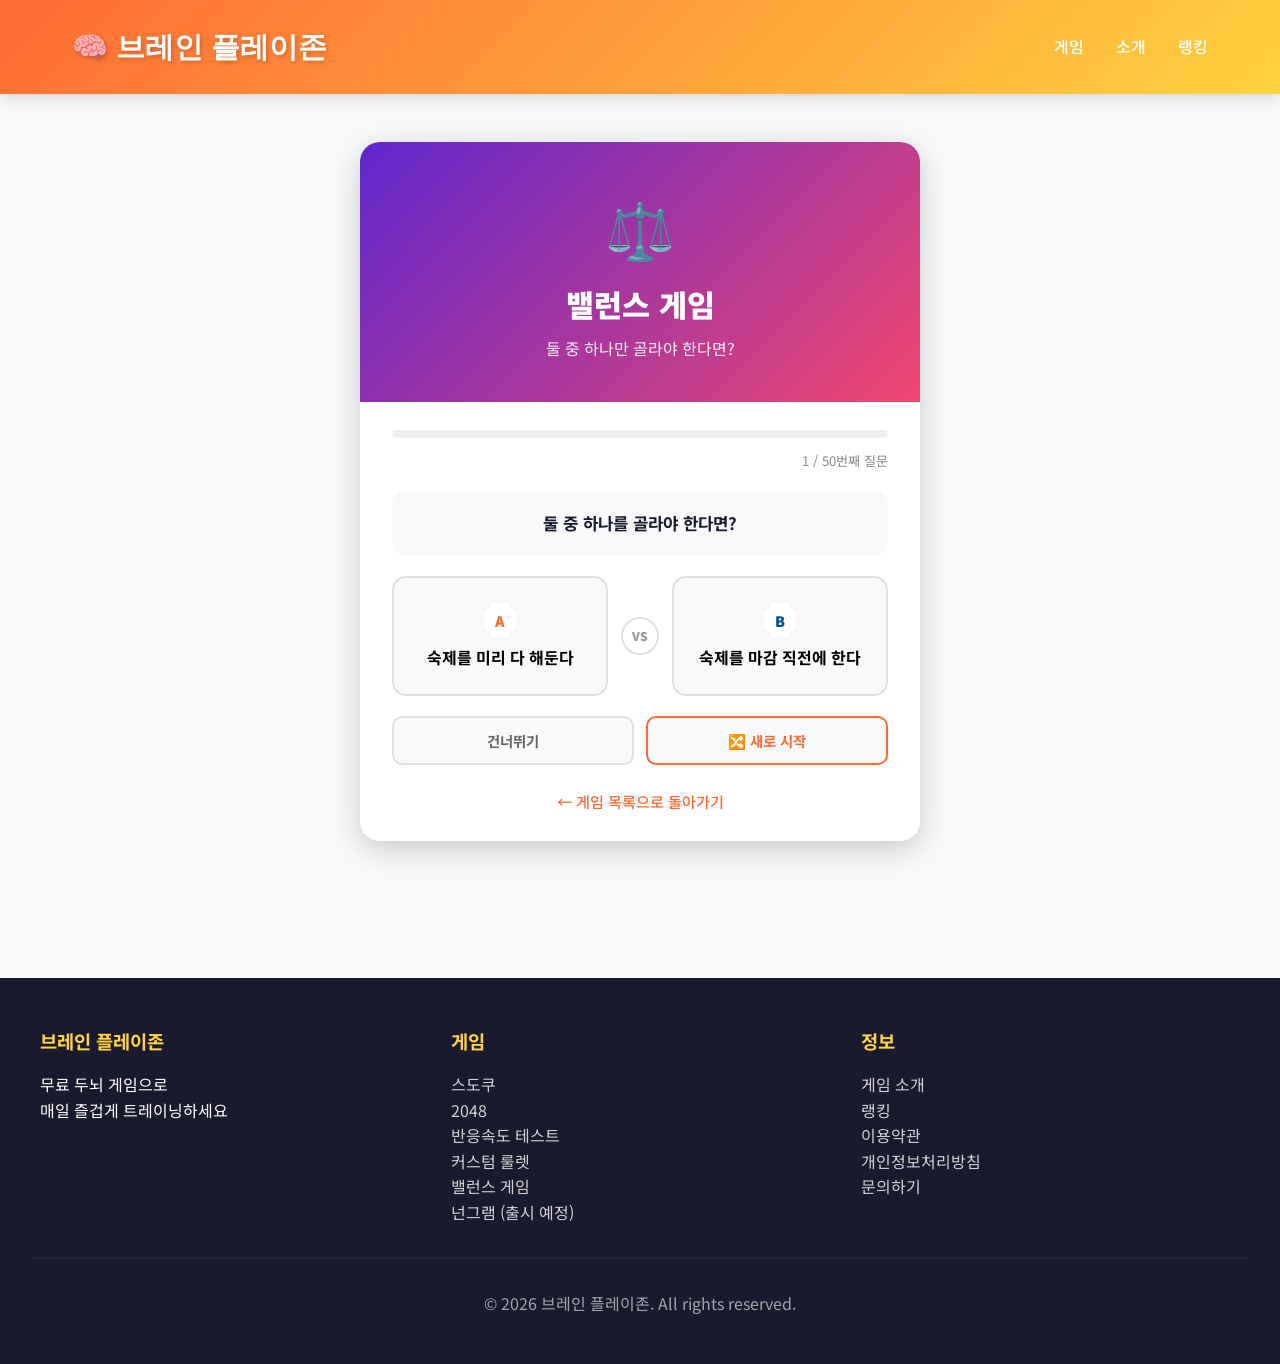
==== balance-game.html @ 6f34f005 "feat: 신규 게임 3종 추가 및 Cloudflare Pages 배포 설정 - reaction-test.html: 반응속도 테스트 게임 추가 - roulette.html: 커스텀" ====
<!DOCTYPE html>
<html lang="ko">

<head>
    <meta charset="UTF-8" />
    <title>밸런스 게임 - 브레인 플레이존</title>
    <meta name="viewport" content="width=device-width, initial-scale=1.0" />
    <meta name="description" content="500가지 밸런스 게임 질문! A와 B 중 하나를 선택하세요. 매번 다른 질문이 랜덤으로 나와요.">
    <meta name="keywords" content="밸런스 게임, 이거 아니면 저거, 선택 게임, 두뇌 게임, 무료 게임">
    <link rel="preconnect" href="https://fonts.googleapis.com">
    <link rel="preconnect" href="https://fonts.gstatic.com" crossorigin>
    <link href="https://fonts.googleapis.com/css2?family=Noto+Sans+KR:wght@400;500;700;900&family=Righteous&display=swap" rel="stylesheet">
    <!-- Google Tag Manager -->
    <script>(function (w, d, s, l, i) {
            w[l] = w[l] || []; w[l].push({
                'gtm.start':
                    new Date().getTime(), event: 'gtm.js'
            }); var f = d.getElementsByTagName(s)[0],
                j = d.createElement(s), dl = l != 'dataLayer' ? '&l=' + l : ''; j.async = true; j.src =
                    'https://www.googletagmanager.com/gtm.js?id=' + i + dl; f.parentNode.insertBefore(j, f);
        })(window, document, 'script', 'dataLayer', 'GTM-WGSGCQ49');</script>
    <!-- End Google Tag Manager -->
    <link rel="stylesheet" href="css/styles.css">
    <link rel="stylesheet" href="css/balance-game.css">
</head>

<body>
    <!-- Google Tag Manager (noscript) -->
    <noscript><iframe src="https://www.googletagmanager.com/ns.html?id=GTM-WGSGCQ49" height="0" width="0"
            style="display:none;visibility:hidden"></iframe></noscript>
    <!-- End Google Tag Manager (noscript) -->

    <!-- 헤더 -->
    <header>
        <nav>
            <a href="index.html" class="logo">🧠 브레인 플레이존</a>
            <ul class="nav-links">
                <li><a href="index.html#games">게임</a></li>
                <li><a href="guide.html">소개</a></li>
                <li><a href="index.html#ranking">랭킹</a></li>
            </ul>
        </nav>
    </header>

    <!-- 게임 영역 -->
    <main class="balance-main">
        <div class="balance-card">
            <div class="balance-header">
                <div class="game-icon">⚖️</div>
                <h1 class="game-title">밸런스 게임</h1>
                <p class="game-subtitle">둘 중 하나만 골라야 한다면?</p>
            </div>

            <div class="balance-body">

                <!-- 진행 상태 -->
                <div class="progress-bar-wrap">
                    <div class="progress-bar" id="progressBar"></div>
                </div>
                <div class="progress-text">
                    <span id="currentNum">1</span> / <span id="totalNum">500</span>번째 질문
                </div>

                <!-- 질문 카드 -->
                <div class="question-area" id="questionArea">
                    <div class="question-text" id="questionText">둘 중 하나를 선택하세요!</div>
                </div>

                <!-- 선택 버튼 -->
                <div class="choice-wrap">
                    <button class="choice-btn choice-a" id="btnA" onclick="choose('a')">
                        <span class="choice-label">A</span>
                        <span class="choice-text" id="textA"></span>
                    </button>

                    <div class="vs-badge">VS</div>

                    <button class="choice-btn choice-b" id="btnB" onclick="choose('b')">
                        <span class="choice-label">B</span>
                        <span class="choice-text" id="textB"></span>
                    </button>
                </div>

                <!-- 결과 / 다음 -->
                <div class="result-area" id="resultArea" style="display:none;">
                    <div class="result-message" id="resultMessage"></div>
                    <button class="btn-next" id="btnNext" onclick="nextQuestion()">다음 질문 →</button>
                </div>

                <!-- 액션 버튼 -->
                <div class="action-row">
                    <button class="btn-skip" onclick="skipQuestion()">건너뛰기</button>
                    <button class="btn-restart" onclick="restartGame()">🔀 새로 시작</button>
                </div>

                <a href="index.html" class="back-link">← 게임 목록으로 돌아가기</a>
            </div>
        </div>
    </main>

    <!-- 푸터 -->
    <footer>
        <div class="footer-content">
            <div class="footer-section">
                <h3>브레인 플레이존</h3>
                <p>무료 두뇌 게임으로<br>매일 즐겁게 트레이닝하세요</p>
            </div>
            <div class="footer-section">
                <h3>게임</h3>
                <ul>
                    <li><a href="index.html#games">스도쿠</a></li>
                    <li><a href="index.html#games">2048</a></li>
                    <li><a href="reaction-test.html">반응속도 테스트</a></li>
                    <li><a href="roulette.html">커스텀 룰렛</a></li>
                    <li><a href="balance-game.html">밸런스 게임</a></li>
                    <li><a href="#">넌그램 (출시 예정)</a></li>
                </ul>
            </div>
            <div class="footer-section">
                <h3>정보</h3>
                <ul>
                    <li><a href="guide.html">게임 소개</a></li>
                    <li><a href="index.html#ranking">랭킹</a></li>
                    <li><a href="terms.html">이용약관</a></li>
                    <li><a href="privacy.html">개인정보처리방침</a></li>
                    <li><a href="https://open.kakao.com/o/sORt2goi">문의하기</a></li>
                </ul>
            </div>
        </div>
        <div class="copyright">
            © 2026 브레인 플레이존. All rights reserved.
        </div>
    </footer>

    <!-- 질문 데이터 import -->
    <script src="js/balance-questions.js"></script>
    <script>
        let queue = [];
        let currentIndex = 0;
        let answered = false;

        const SESSION_SIZE = 50;

        function initGame() {
            queue = shuffleQuestions(BALANCE_QUESTIONS).slice(0, SESSION_SIZE);
            currentIndex = 0;
            answered = false;
            document.getElementById("totalNum").textContent = SESSION_SIZE;
            loadQuestion();
        }

        function loadQuestion() {
            const q = queue[currentIndex];
            answered = false;

            document.getElementById("currentNum").textContent = currentIndex + 1;
            document.getElementById("questionText").textContent = "둘 중 하나를 골라야 한다면?";
            document.getElementById("textA").textContent = q.a;
            document.getElementById("textB").textContent = q.b;

            // 진행 바
            const pct = ((currentIndex) / queue.length) * 100;
            document.getElementById("progressBar").style.width = pct + "%";

            // 버튼 초기화
            const btnA = document.getElementById("btnA");
            const btnB = document.getElementById("btnB");
            btnA.classList.remove("selected", "dimmed");
            btnB.classList.remove("selected", "dimmed");
            btnA.disabled = false;
            btnB.disabled = false;

            // 결과 영역 숨기기
            document.getElementById("resultArea").style.display = "none";
        }

        function choose(side) {
            if (answered) return;
            answered = true;

            const q = queue[currentIndex];
            const chosen = side === "a" ? q.a : q.b;
            const btnA = document.getElementById("btnA");
            const btnB = document.getElementById("btnB");

            if (side === "a") {
                btnA.classList.add("selected");
                btnB.classList.add("dimmed");
            } else {
                btnB.classList.add("selected");
                btnA.classList.add("dimmed");
            }

            btnA.disabled = true;
            btnB.disabled = true;

            const messages = [
                `"${chosen}" 선택! 확고한 취향이네요 😎`,
                `역시 "${chosen}"! 좋은 선택입니다 👍`,
                `"${chosen}"을(를) 골랐군요! 납득이 되네요 🤔`,
                `"${chosen}" 선택! 이유가 궁금한데요? 😄`,
                `오 "${chosen}"! 의외의 선택이네요 😲`,
                `"${chosen}" 선택 완료! 다음 질문 보러 가요 🚀`,
            ];
            const msg = messages[Math.floor(Math.random() * messages.length)];

            const resultArea = document.getElementById("resultArea");
            document.getElementById("resultMessage").textContent = msg;
            resultArea.style.display = "flex";

            if (currentIndex >= queue.length - 1) {
                document.getElementById("btnNext").textContent = "처음부터 다시 🔀";
            } else {
                document.getElementById("btnNext").textContent = "다음 질문 →";
            }
        }

        function nextQuestion() {
            currentIndex++;
            if (currentIndex >= queue.length) {
                restartGame();
            } else {
                loadQuestion();
            }
        }

        function skipQuestion() {
            if (currentIndex < queue.length - 1) {
                currentIndex++;
                loadQuestion();
            }
        }

        function restartGame() {
            initGame();
        }

        initGame();
    </script>

</body>

</html>
---- css/styles.css ----
* {
    margin: 0;
    padding: 0;
    box-sizing: border-box;
}

:root {
    --primary: #FF6B35;
    --primary-dark: #E85A2A;
    --secondary: #004E89;
    --accent: #FFD23F;
    --dark: #1A1A2E;
    --light: #F8F9FA;
    --success: #06D6A0;
    --danger: #EF476F;

    --gradient-1: linear-gradient(135deg, #FF6B35 0%, #FFD23F 100%);
    --gradient-2: linear-gradient(135deg, #004E89 0%, #06D6A0 100%);
    --shadow-sm: 0 2px 8px rgba(0,0,0,0.1);
    --shadow-md: 0 4px 16px rgba(0,0,0,0.15);
    --shadow-lg: 0 8px 32px rgba(0,0,0,0.2);
}

body {
    font-family: 'Noto Sans KR', sans-serif;
    background: var(--light);
    color: var(--dark);
    line-height: 1.6;
    overflow-x: hidden;
    word-break: keep-all;
}

/* 헤더 */
header {
    background: var(--gradient-1);
    color: white;
    padding: 1.5rem 0;
    box-shadow: var(--shadow-md);
    position: sticky;
    top: 0;
    z-index: 100;
}

nav {
    max-width: 1200px;
    margin: 0 auto;
    padding: 0 2rem;
    display: flex;
    justify-content: space-between;
    align-items: center;
    gap: 0.5rem;
}

.logo {
    font-family: 'Righteous', cursive;
    font-size: 1.8rem;
    font-weight: 900;
    text-shadow: 2px 2px 4px rgba(0,0,0,0.2);
    flex-shrink: 0;
    white-space: nowrap;
}

.nav-links {
    display: flex;
    gap: 2rem;
    list-style: none;
    flex-shrink: 0;
}

.nav-links a {
    color: white;
    text-decoration: none;
    font-weight: 500;
    transition: transform 0.2s;
    display: inline-block;
    white-space: nowrap;
}

.nav-links a:hover {
    transform: translateY(-2px);
    text-decoration: underline;
}

/* 히어로 섹션 */
.hero {
    background: var(--gradient-2);
    color: white;
    padding: 4rem 2rem;
    text-align: center;
    position: relative;
    overflow: hidden;
}

.hero::before {
    content: '';
    position: absolute;
    top: 0;
    left: 0;
    right: 0;
    bottom: 0;
    background:
        radial-gradient(circle at 20% 50%, rgba(255,255,255,0.1) 0%, transparent 50%),
        radial-gradient(circle at 80% 80%, rgba(255,255,255,0.1) 0%, transparent 50%);
    pointer-events: none;
}

.hero-content {
    max-width: 800px;
    margin: 0 auto;
    position: relative;
    z-index: 1;
}

.hero h1 {
    font-size: 3rem;
    font-weight: 900;
    margin-bottom: 1rem;
    text-shadow: 2px 2px 8px rgba(0,0,0,0.3);
    animation: slideDown 0.6s ease-out;
}

.hero p {
    font-size: 1.25rem;
    margin-bottom: 2rem;
    opacity: 0.95;
    animation: slideDown 0.6s ease-out 0.2s backwards;
}

.cta-button {
    background: var(--accent);
    color: var(--dark);
    padding: 1rem 2.5rem;
    border: none;
    border-radius: 50px;
    font-size: 1.1rem;
    font-weight: 700;
    cursor: pointer;
    box-shadow: var(--shadow-lg);
    transition: all 0.3s;
    animation: slideDown 0.6s ease-out 0.4s backwards;
    text-decoration: none;
    display: inline-block;
}

.cta-button:hover {
    transform: translateY(-4px);
    box-shadow: 0 12px 40px rgba(0,0,0,0.3);
}

/* 게임 섹션 */
.games-section {
    max-width: 1200px;
    margin: 4rem auto;
    padding: 0 2rem;
}

.section-title {
    font-size: 2.5rem;
    font-weight: 900;
    text-align: center;
    margin-bottom: 3rem;
    color: var(--dark);
}

.games-grid {
    display: grid;
    grid-template-columns: repeat(auto-fit, minmax(300px, 1fr));
    gap: 2rem;
    margin-bottom: 4rem;
}

.game-card {
    background: white;
    border-radius: 20px;
    overflow: hidden;
    box-shadow: var(--shadow-md);
    transition: all 0.3s;
    cursor: pointer;
    animation: fadeInUp 0.6s ease-out backwards;
}

.game-card:nth-child(2) {
    animation-delay: 0.1s;
}

.game-card:nth-child(3) {
    animation-delay: 0.2s;
}

.game-card:nth-child(4) {
    animation-delay: 0.3s;
}

.game-card:nth-child(5) {
    animation-delay: 0.4s;
}

.game-card:nth-child(6) {
    animation-delay: 0.5s;
}

.game-card:hover {
    transform: translateY(-8px);
    box-shadow: var(--shadow-lg);
}

.game-header {
    padding: 2rem;
    background: var(--gradient-1);
    color: white;
    text-align: center;
}

.game-card:nth-child(2) .game-header,
.game-card:nth-child(4) .game-header,
.game-card:nth-child(6) .game-header {
    background: var(--gradient-2);
}

.game-card:nth-child(5) .game-header {
    background: linear-gradient(135deg, #5f27cd 0%, #EF476F 100%);
}

.game-icon {
    font-size: 3rem;
    margin-bottom: 0.5rem;
}

.game-title {
    font-size: 1.8rem;
    font-weight: 700;
    margin-bottom: 0.5rem;
}

.game-subtitle {
    opacity: 0.9;
    font-size: 0.95rem;
}

.game-body {
    padding: 2rem;
}

.game-description {
    color: #666;
    margin-bottom: 1.5rem;
    line-height: 1.8;
}

.game-stats {
    display: flex;
    justify-content: space-around;
    margin-bottom: 1.5rem;
    padding: 1rem;
    background: var(--light);
    border-radius: 10px;
}

.stat {
    text-align: center;
}

.stat-value {
    font-size: 1.5rem;
    font-weight: 700;
    color: var(--primary);
}

.stat-label {
    font-size: 0.85rem;
    color: #666;
}

.play-button {
    width: 100%;
    padding: 1rem;
    background: var(--primary);
    color: white;
    border: none;
    border-radius: 10px;
    font-size: 1.1rem;
    font-weight: 700;
    cursor: pointer;
    transition: all 0.3s;
}

.play-button:hover {
    background: var(--primary-dark);
    transform: scale(1.02);
}

/* 게임 모달 */
.game-modal {
    display: none;
    position: fixed;
    top: 0;
    left: 0;
    right: 0;
    bottom: 0;
    background: rgba(0,0,0,0.8);
    z-index: 1000;
    padding: 2rem;
    overflow-y: auto;
}

.game-modal.active {
    display: flex;
    align-items: center;
    justify-content: center;
    animation: fadeIn 0.3s;
}

.modal-content {
    background: white;
    border-radius: 20px;
    max-width: 600px;
    width: 100%;
    max-height: 90vh;
    overflow-y: auto;
    animation: scaleIn 0.3s;
}

.modal-header {
    background: var(--gradient-1);
    color: white;
    padding: 1.5rem 2rem;
    display: flex;
    justify-content: space-between;
    align-items: center;
    border-radius: 20px 20px 0 0;
}

.modal-title {
    font-size: 1.5rem;
    font-weight: 700;
}

.close-button {
    background: rgba(255,255,255,0.2);
    border: none;
    color: white;
    font-size: 1.5rem;
    cursor: pointer;
    width: 36px;
    height: 36px;
    border-radius: 50%;
    display: flex;
    align-items: center;
    justify-content: center;
    transition: all 0.3s;
}

.close-button:hover {
    background: rgba(255,255,255,0.3);
    transform: rotate(90deg);
}

.modal-body {
    padding: 2rem;
    overflow-x: hidden;
}

/* 게임 컨트롤 */
.game-controls {
    display: flex;
    justify-content: space-between;
    align-items: center;
    margin-bottom: 1.5rem;
    padding: 1rem;
    background: var(--light);
    border-radius: 10px;
}

.difficulty-selector {
    display: flex;
    gap: 0.5rem;
}

.difficulty-btn {
    padding: 0.5rem 1rem;
    border: 2px solid var(--primary);
    background: white;
    color: var(--primary);
    border-radius: 8px;
    cursor: pointer;
    font-weight: 600;
    transition: all 0.3s;
    white-space: nowrap;
}

.difficulty-btn.active {
    background: var(--primary);
    color: white;
}

.game-info {
    display: flex;
    gap: 1rem;
}

.info-item {
    text-align: center;
}

.info-label {
    font-size: 0.8rem;
    color: #666;
}

.info-value {
    font-size: 1.2rem;
    font-weight: 700;
    color: var(--primary);
}

/* 스도쿠 그리드 */
.sudoku-grid {
    display: grid;
    grid-template-columns: repeat(9, minmax(0, 1fr));
    grid-template-rows: repeat(9, minmax(0, 1fr));
    gap: 1px;
    background: var(--dark);
    border: 3px solid var(--dark);
    margin: 0 auto 1.5rem;
    width: 100%;
    max-width: 450px;
    aspect-ratio: 1;
}

.sudoku-cell {
    background: white;
    aspect-ratio: 1;
    display: flex;
    align-items: center;
    justify-content: center;
    font-size: 1.5rem;
    font-weight: 700;
    cursor: pointer;
    transition: all 0.2s;
}

.sudoku-cell:hover:not(.fixed) {
    background: #e3f2fd;
}

.sudoku-cell.fixed {
    background: #f5f5f5;
    color: var(--dark);
    cursor: default;
}

.sudoku-cell.selected {
    background: #bbdefb;
}

.sudoku-cell.error {
    background: #ffebee;
    color: var(--danger);
}

.sudoku-cell:nth-child(3n) {
    border-right: 3px solid var(--dark);
}

.sudoku-cell:nth-child(n+19):nth-child(-n+27),
.sudoku-cell:nth-child(n+46):nth-child(-n+54) {
    border-bottom: 3px solid var(--dark);
}

/* 2048 그리드 */
.game-2048-grid {
    display: grid;
    grid-template-columns: repeat(4, minmax(0, 1fr));
    grid-template-rows: repeat(4, minmax(0, 1fr));
    gap: 10px;
    background: #bbada0;
    padding: 10px;
    border-radius: 10px;
    margin: 0 auto 1.5rem;
    max-width: 400px;
    aspect-ratio: 1;
    touch-action: none;
}

.tile-2048 {
    background: #cdc1b4;
    border-radius: 5px;
    display: flex;
    align-items: center;
    justify-content: center;
    font-size: 2rem;
    font-weight: 900;
    color: var(--dark);
    aspect-ratio: 1;
    transition: all 0.15s;
}

.tile-2048[data-value="2"] { background: #eee4da; color: #776e65; }
.tile-2048[data-value="4"] { background: #ede0c8; color: #776e65; }
.tile-2048[data-value="8"] { background: #f2b179; color: #f9f6f2; }
.tile-2048[data-value="16"] { background: #f59563; color: #f9f6f2; }
.tile-2048[data-value="32"] { background: #f67c5f; color: #f9f6f2; }
.tile-2048[data-value="64"] { background: #f65e3b; color: #f9f6f2; }
.tile-2048[data-value="128"] { background: #edcf72; color: #f9f6f2; font-size: 1.8rem; }
.tile-2048[data-value="256"] { background: #edcc61; color: #f9f6f2; font-size: 1.8rem; }
.tile-2048[data-value="512"] { background: #edc850; color: #f9f6f2; font-size: 1.8rem; }
.tile-2048[data-value="1024"] { background: #edc53f; color: #f9f6f2; font-size: 1.5rem; }
.tile-2048[data-value="2048"] { background: #edc22e; color: #f9f6f2; font-size: 1.5rem; }

/* 키패드 */
.number-pad {
    display: grid;
    grid-template-columns: repeat(5, minmax(0, 1fr));
    gap: 0.5rem;
    max-width: 450px;
    margin: 0 auto 1rem;
}

.number-btn {
    padding: 1rem;
    background: white;
    border: 2px solid var(--primary);
    color: var(--primary);
    border-radius: 8px;
    font-size: 1.2rem;
    font-weight: 700;
    cursor: pointer;
    transition: all 0.2s;
}

.number-btn:hover {
    background: var(--primary);
    color: white;
}

.action-buttons {
    display: flex;
    gap: 1rem;
    margin-top: 1rem;
}

.action-btn {
    flex: 1;
    padding: 0.8rem;
    border: none;
    border-radius: 8px;
    font-weight: 700;
    cursor: pointer;
    transition: all 0.3s;
}

.btn-new {
    background: var(--success);
    color: white;
}

.btn-hint {
    background: var(--accent);
    color: var(--dark);
}

.btn-check {
    background: var(--secondary);
    color: white;
}

/* 푸터 */
footer {
    background: var(--dark);
    color: white;
    padding: 3rem 2rem;
    margin-top: 4rem;
}

.footer-content {
    max-width: 1200px;
    margin: 0 auto;
    display: grid;
    grid-template-columns: repeat(auto-fit, minmax(250px, 1fr));
    gap: 2rem;
}

.footer-section h3 {
    margin-bottom: 1rem;
    color: var(--accent);
}

.footer-section ul {
    list-style: none;
}

.footer-section a {
    color: rgba(255,255,255,0.8);
    text-decoration: none;
    transition: color 0.3s;
}

.footer-section a:hover {
    color: var(--accent);
}

.copyright {
    text-align: center;
    margin-top: 2rem;
    padding-top: 2rem;
    border-top: 1px solid rgba(255,255,255,0.1);
    opacity: 0.6;
}

/* 애니메이션 */
@keyframes fadeIn {
    from { opacity: 0; }
    to { opacity: 1; }
}

@keyframes fadeInUp {
    from {
        opacity: 0;
        transform: translateY(30px);
    }
    to {
        opacity: 1;
        transform: translateY(0);
    }
}

@keyframes slideDown {
    from {
        opacity: 0;
        transform: translateY(-30px);
    }
    to {
        opacity: 1;
        transform: translateY(0);
    }
}

@keyframes scaleIn {
    from {
        opacity: 0;
        transform: scale(0.9);
    }
    to {
        opacity: 1;
        transform: scale(1);
    }
}

/* 랭킹 섹션 */
.ranking-section {
    max-width: 800px;
    margin: 0 auto 4rem;
    padding: 0 2rem;
}

.ranking-tabs {
    display: flex;
    gap: 0.75rem;
    margin-bottom: 1.5rem;
    justify-content: center;
}

.ranking-tab {
    padding: 0.6rem 2rem;
    border: 2px solid var(--primary);
    background: white;
    color: var(--primary);
    border-radius: 50px;
    font-size: 1rem;
    font-weight: 700;
    cursor: pointer;
    transition: all 0.2s;
}

.ranking-tab.active {
    background: var(--primary);
    color: white;
}

.ranking-table-wrap {
    background: white;
    border-radius: 16px;
    overflow: hidden;
    box-shadow: var(--shadow-md);
}

.ranking-table {
    width: 100%;
    border-collapse: collapse;
}

.ranking-table thead {
    background: var(--gradient-1);
    color: white;
}

.ranking-table th,
.ranking-table td {
    padding: 0.9rem 1.25rem;
    text-align: center;
    font-size: 0.95rem;
}

.ranking-table th {
    font-weight: 700;
}

.ranking-table tbody tr:nth-child(even) {
    background: var(--light);
}

.ranking-table tbody tr:hover {
    background: #fff3e0;
}

.ranking-notice {
    text-align: center;
    color: #999;
    font-size: 0.85rem;
    margin-top: 1rem;
}

/* 반응형 - 태블릿 (768px 이하) */
@media (max-width: 768px) {
    .logo {
        font-size: 1.4rem;
    }

    .nav-links {
        gap: 1rem;
        font-size: 0.9rem;
    }

    .hero {
        padding: 2.5rem 1.5rem;
    }

    .hero h1 {
        font-size: 2rem;
    }

    .hero p {
        font-size: 1rem;
    }

    .games-section {
        margin: 2rem auto;
        padding: 0 1rem;
    }

    .section-title {
        font-size: 1.8rem;
        margin-bottom: 1.5rem;
    }

    .games-grid {
        grid-template-columns: 1fr;
        gap: 1.5rem;
    }

    /* 모달 - 하단 시트 스타일 */
    .game-modal {
        padding: 0;
        align-items: flex-end;
    }

    .modal-content {
        border-radius: 20px 20px 0 0;
        max-height: 95vh;
        max-width: 100%;
        width: 100%;
    }

    .modal-header {
        padding: 1rem 1.5rem;
        border-radius: 20px 20px 0 0;
    }

    .modal-body {
        padding: 0.75rem;
        overflow-x: hidden;
    }

    /* 게임 컨트롤 세로 정렬 */
    .game-controls {
        flex-direction: column;
        align-items: stretch;
        gap: 0.75rem;
        padding: 0.75rem;
    }

    .difficulty-selector {
        width: 100%;
        justify-content: space-between;
    }

    .difficulty-btn {
        flex: 1;
        text-align: center;
        padding: 0.6rem 0.5rem;
        font-size: 0.9rem;
    }

    .game-info {
        width: 100%;
        justify-content: space-around;
    }

    /* 스도쿠 그리드 */
    .sudoku-grid {
        max-width: 100%;
    }

    .sudoku-cell {
        font-size: 1.1rem;
    }

    /* 숫자 패드 */
    .number-pad {
        max-width: 100%;
    }

    .number-btn {
        padding: 0.75rem 0.2rem;
        font-size: 1.1rem;
        min-height: 48px;
    }

    /* 액션 버튼 */
    .action-buttons {
        gap: 0.5rem;
    }

    .action-btn {
        padding: 0.9rem 0.5rem;
        font-size: 0.95rem;
        min-height: 48px;
    }

    /* 2048 그리드 */
    .game-2048-grid {
        max-width: 100%;
        gap: 8px;
        padding: 8px;
    }

    .tile-2048 {
        font-size: 1.5rem;
    }

    .tile-2048[data-value="128"],
    .tile-2048[data-value="256"],
    .tile-2048[data-value="512"] {
        font-size: 1.2rem;
    }

    .tile-2048[data-value="1024"],
    .tile-2048[data-value="2048"] {
        font-size: 1rem;
    }

    /* 푸터 */
    footer {
        padding: 2rem 1rem;
        margin-top: 2rem;
    }

    .footer-content {
        grid-template-columns: 1fr;
        gap: 1.5rem;
    }
}

/* 반응형 - 소형 폰 (480px 이하) */
@media (max-width: 480px) {
    header {
        padding: 0.75rem 0;
    }

    nav {
        padding: 0 0.75rem;
        gap: 0.25rem;
    }

    .logo {
        font-size: 1.1rem;
    }

    .nav-links {
        gap: 0.5rem;
        font-size: 0.78rem;
    }

    .hero {
        padding: 2rem 1rem;
    }

    .hero h1 {
        font-size: 1.6rem;
    }

    .hero p {
        font-size: 0.9rem;
        margin-bottom: 1.5rem;
    }

    .cta-button {
        padding: 0.8rem 1.8rem;
        font-size: 1rem;
    }

    .game-header {
        padding: 1.5rem;
    }

    .game-body {
        padding: 1.25rem;
    }

    .sudoku-cell {
        font-size: 0.95rem;
    }

    .number-btn {
        padding: 0.6rem 0.25rem;
        font-size: 1rem;
        min-height: 44px;
    }

    .tile-2048 {
        font-size: 1.2rem;
    }

    .tile-2048[data-value="128"],
    .tile-2048[data-value="256"],
    .tile-2048[data-value="512"] {
        font-size: 1rem;
    }

    .tile-2048[data-value="1024"],
    .tile-2048[data-value="2048"] {
        font-size: 0.8rem;
    }
}
---- css/balance-game.css ----
/* ================================
   Balance Game - Page Layout
   ================================ */

.balance-main {
    min-height: calc(100vh - 80px);
    background: var(--light);
    display: flex;
    align-items: flex-start;
    justify-content: center;
    padding: 3rem 1.5rem 4rem;
}

/* ================================
   Game Card
   ================================ */

.balance-card {
    background: white;
    border-radius: 20px;
    overflow: hidden;
    box-shadow: var(--shadow-lg);
    width: 100%;
    max-width: 560px;
    animation: fadeInUp 0.6s ease-out backwards;
}

.balance-header {
    padding: 2.5rem 2rem;
    background: linear-gradient(135deg, #5f27cd 0%, #EF476F 100%);
    color: white;
    text-align: center;
}

.balance-header .game-icon {
    font-size: 3.5rem;
    margin-bottom: 0.5rem;
}

.balance-header .game-title {
    font-size: 1.9rem;
    font-weight: 900;
    margin-bottom: 0.5rem;
}

.balance-header .game-subtitle {
    font-size: 1rem;
    opacity: 0.9;
}

.balance-body {
    padding: 1.75rem 2rem;
    display: flex;
    flex-direction: column;
    gap: 1.25rem;
}

/* ================================
   Progress
   ================================ */

.progress-bar-wrap {
    background: #eee;
    border-radius: 99px;
    height: 8px;
    overflow: hidden;
}

.progress-bar {
    height: 100%;
    background: linear-gradient(90deg, #5f27cd, #EF476F);
    border-radius: 99px;
    width: 0%;
    transition: width 0.4s ease;
}

.progress-text {
    text-align: right;
    font-size: 0.82rem;
    color: #888;
    margin-top: -0.5rem;
}

/* ================================
   Question
   ================================ */

.question-area {
    background: var(--light);
    border-radius: 14px;
    padding: 1.25rem 1.5rem;
    text-align: center;
}

.question-text {
    font-size: 1.05rem;
    font-weight: 700;
    color: var(--dark);
    line-height: 1.5;
}

/* ================================
   Choice Buttons
   ================================ */

.choice-wrap {
    display: flex;
    gap: 0;
    align-items: stretch;
    position: relative;
}

.choice-btn {
    flex: 1;
    display: flex;
    flex-direction: column;
    align-items: center;
    justify-content: center;
    gap: 0.6rem;
    padding: 1.5rem 1rem;
    border: 2px solid transparent;
    border-radius: 14px;
    background: var(--light);
    cursor: pointer;
    transition: all 0.2s;
    font-family: 'Noto Sans KR', sans-serif;
    text-align: center;
    min-height: 120px;
}

.choice-btn:hover:not(:disabled) {
    transform: translateY(-3px);
    box-shadow: var(--shadow-md);
}

.choice-a {
    border-color: #e0e0e0;
    margin-right: 2rem;
}

.choice-b {
    border-color: #e0e0e0;
    margin-left: 2rem;
}

.choice-a:hover:not(:disabled) {
    background: #fff0eb;
    border-color: var(--primary);
}

.choice-b:hover:not(:disabled) {
    background: #e8f8ff;
    border-color: var(--secondary);
}

.choice-a.selected {
    background: var(--primary);
    border-color: var(--primary);
    color: white;
    transform: translateY(-3px);
    box-shadow: 0 6px 20px rgba(255,107,53,0.4);
}

.choice-b.selected {
    background: var(--secondary);
    border-color: var(--secondary);
    color: white;
    transform: translateY(-3px);
    box-shadow: 0 6px 20px rgba(0,78,137,0.4);
}

.choice-btn.dimmed {
    opacity: 0.35;
    transform: none;
}

.choice-label {
    display: inline-flex;
    align-items: center;
    justify-content: center;
    width: 32px;
    height: 32px;
    border-radius: 50%;
    background: white;
    color: var(--dark);
    font-size: 0.9rem;
    font-weight: 900;
    flex-shrink: 0;
}

.choice-a .choice-label { color: var(--primary); }
.choice-b .choice-label { color: var(--secondary); }
.choice-a.selected .choice-label { color: var(--primary); }
.choice-b.selected .choice-label { color: var(--secondary); }

.choice-text {
    font-size: 1rem;
    font-weight: 700;
    line-height: 1.4;
    word-break: keep-all;
}

/* VS 배지 */
.vs-badge {
    position: absolute;
    left: 50%;
    top: 50%;
    transform: translate(-50%, -50%);
    width: 38px;
    height: 38px;
    background: white;
    border: 2px solid #e0e0e0;
    border-radius: 50%;
    display: flex;
    align-items: center;
    justify-content: center;
    font-size: 0.75rem;
    font-weight: 900;
    color: #999;
    z-index: 1;
    flex-shrink: 0;
}

/* ================================
   Result
   ================================ */

.result-area {
    flex-direction: column;
    align-items: center;
    gap: 0.75rem;
    animation: scaleIn 0.3s ease-out;
}

.result-message {
    background: linear-gradient(135deg, #5f27cd 0%, #EF476F 100%);
    color: white;
    border-radius: 12px;
    padding: 1rem 1.5rem;
    text-align: center;
    font-size: 1rem;
    font-weight: 700;
    width: 100%;
}

.btn-next {
    width: 100%;
    padding: 0.9rem;
    background: var(--primary);
    color: white;
    border: none;
    border-radius: 12px;
    font-size: 1.05rem;
    font-weight: 700;
    font-family: 'Noto Sans KR', sans-serif;
    cursor: pointer;
    transition: all 0.2s;
}

.btn-next:hover {
    background: var(--primary-dark);
    transform: scale(1.02);
}

/* ================================
   Action Row
   ================================ */

.action-row {
    display: flex;
    gap: 0.75rem;
}

.btn-skip,
.btn-restart {
    flex: 1;
    padding: 0.75rem;
    border-radius: 10px;
    font-size: 0.9rem;
    font-weight: 700;
    font-family: 'Noto Sans KR', sans-serif;
    cursor: pointer;
    transition: all 0.2s;
}

.btn-skip {
    background: var(--light);
    border: 2px solid #e0e0e0;
    color: #666;
}

.btn-skip:hover {
    border-color: #bbb;
    color: var(--dark);
}

.btn-restart {
    background: var(--light);
    border: 2px solid var(--primary);
    color: var(--primary);
}

.btn-restart:hover {
    background: var(--primary);
    color: white;
}

/* ================================
   Back Link & Logo
   ================================ */

.back-link {
    display: block;
    text-align: center;
    color: var(--primary);
    text-decoration: none;
    font-size: 0.95rem;
    font-weight: 500;
    transition: color 0.2s;
    padding-top: 0.25rem;
}

.back-link:hover {
    color: var(--primary-dark);
    text-decoration: underline;
}

header .logo {
    text-decoration: none;
    color: white;
}

/* ================================
   Responsive
   ================================ */

@media (max-width: 480px) {
    .balance-main {
        padding: 1.5rem 0.75rem 3rem;
    }

    .balance-header {
        padding: 2rem 1.5rem;
    }

    .balance-header .game-title {
        font-size: 1.6rem;
    }

    .balance-body {
        padding: 1.25rem 1rem;
        gap: 1rem;
    }

    .choice-btn {
        padding: 1.25rem 0.75rem;
        min-height: 100px;
    }

    .choice-a {
        margin-right: 1.5rem;
    }

    .choice-b {
        margin-left: 1.5rem;
    }

    .choice-text {
        font-size: 0.92rem;
    }

    .result-message {
        font-size: 0.9rem;
        padding: 0.85rem 1rem;
    }
}
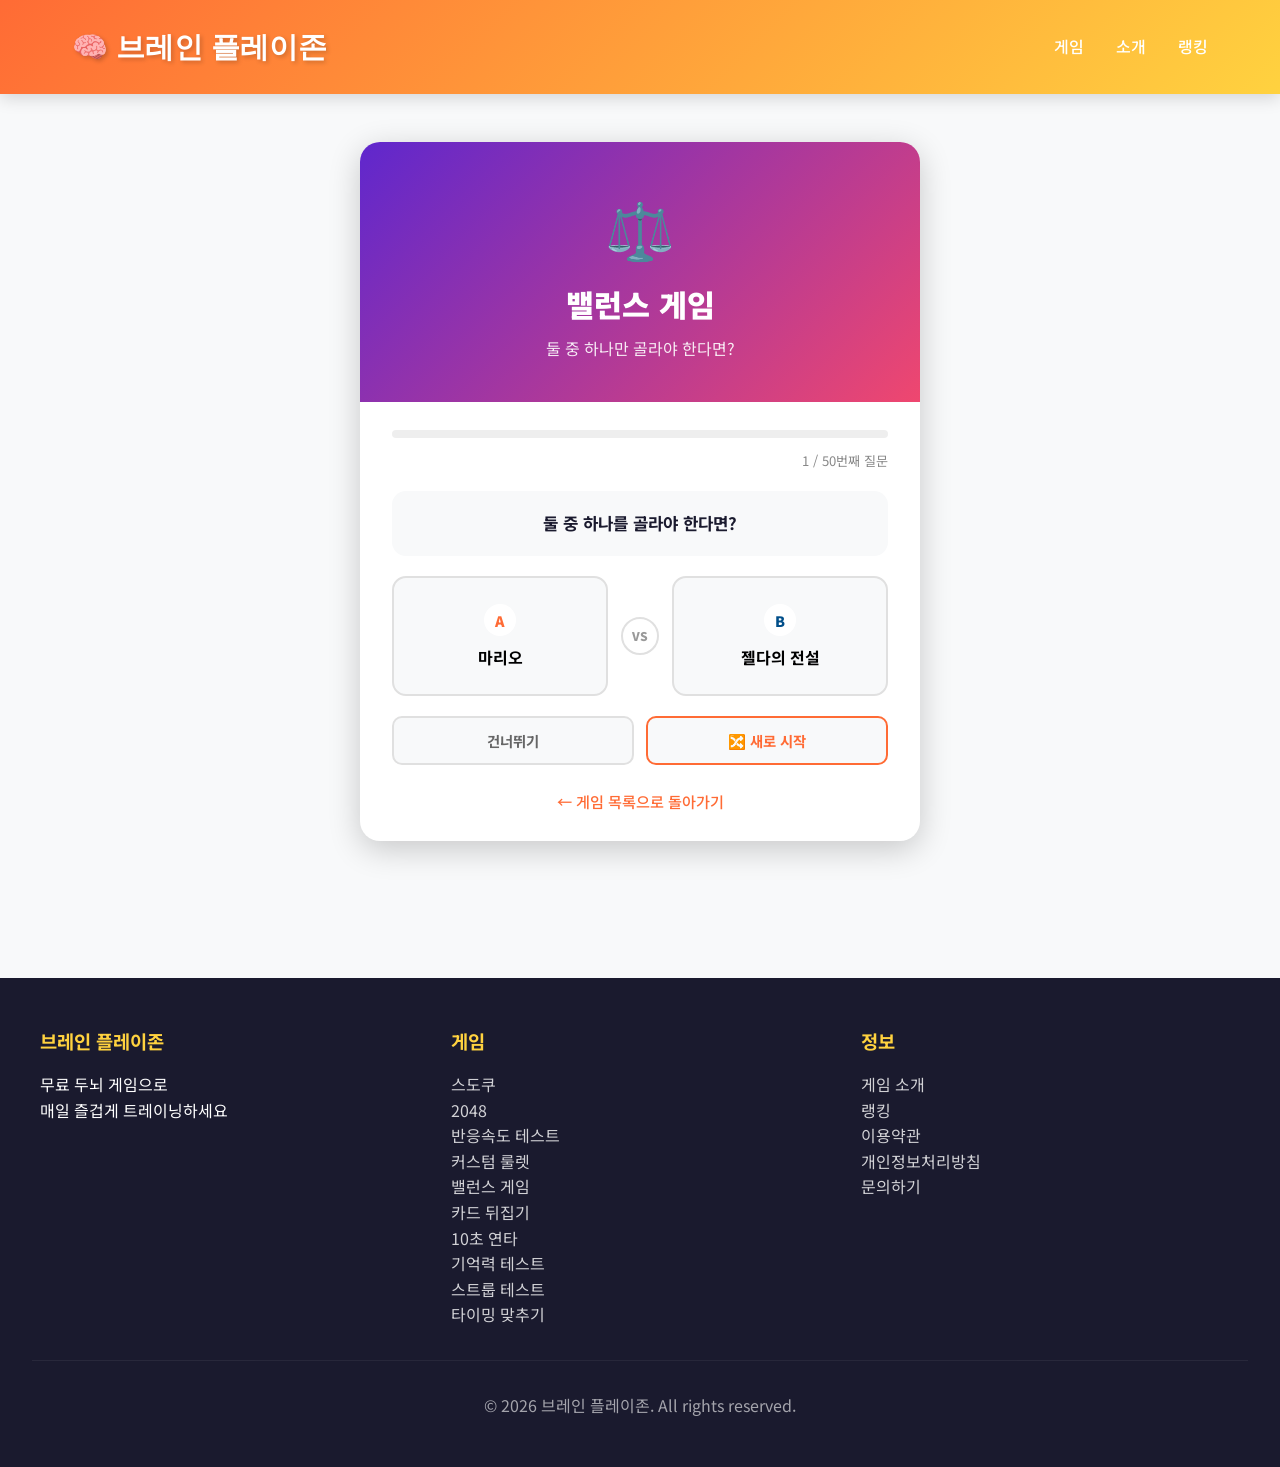
==== commit 3c93f7cb: "feat: Add 5 new games (카드뒤집기, 10초연타, 기억력테스트, 스트룹테스트, 타이밍맞추기) - New HTML pages: card-memory, click-sp" ====
--- a/balance-game.html
+++ b/balance-game.html
@@ -113,7 +113,11 @@
                     <li><a href="reaction-test.html">반응속도 테스트</a></li>
                     <li><a href="roulette.html">커스텀 룰렛</a></li>
                     <li><a href="balance-game.html">밸런스 게임</a></li>
-                    <li><a href="#">넌그램 (출시 예정)</a></li>
+                    <li><a href="card-memory.html">카드 뒤집기</a></li>
+                    <li><a href="click-speed.html">10초 연타</a></li>
+                    <li><a href="memory-test.html">기억력 테스트</a></li>
+                    <li><a href="stroop-test.html">스트룹 테스트</a></li>
+                    <li><a href="timing-game.html">타이밍 맞추기</a></li>
                 </ul>
             </div>
             <div class="footer-section">
--- a/css/styles.css
+++ b/css/styles.css
@@ -199,6 +199,22 @@
     animation-delay: 0.5s;
 }
 
+.game-card:nth-child(7) {
+    animation-delay: 0.6s;
+}
+
+.game-card:nth-child(8) {
+    animation-delay: 0.7s;
+}
+
+.game-card:nth-child(9) {
+    animation-delay: 0.8s;
+}
+
+.game-card:nth-child(10) {
+    animation-delay: 0.9s;
+}
+
 .game-card:hover {
     transform: translateY(-8px);
     box-shadow: var(--shadow-lg);
@@ -212,13 +228,32 @@
 }
 
 .game-card:nth-child(2) .game-header,
-.game-card:nth-child(4) .game-header,
-.game-card:nth-child(6) .game-header {
+.game-card:nth-child(4) .game-header {
     background: var(--gradient-2);
 }
 
 .game-card:nth-child(5) .game-header {
     background: linear-gradient(135deg, #5f27cd 0%, #EF476F 100%);
+}
+
+.game-card:nth-child(6) .game-header {
+    background: linear-gradient(135deg, #06D6A0 0%, #004E89 100%);
+}
+
+.game-card:nth-child(7) .game-header {
+    background: linear-gradient(135deg, #EF476F 0%, #FF6B35 100%);
+}
+
+.game-card:nth-child(8) .game-header {
+    background: linear-gradient(135deg, #5f27cd 0%, #a29bfe 100%);
+}
+
+.game-card:nth-child(9) .game-header {
+    background: linear-gradient(135deg, #ff6b6b 0%, #ffd43b 100%);
+}
+
+.game-card:nth-child(10) .game-header {
+    background: linear-gradient(135deg, #00b4d8 0%, #0077b6 100%);
 }
 
 .game-icon {
